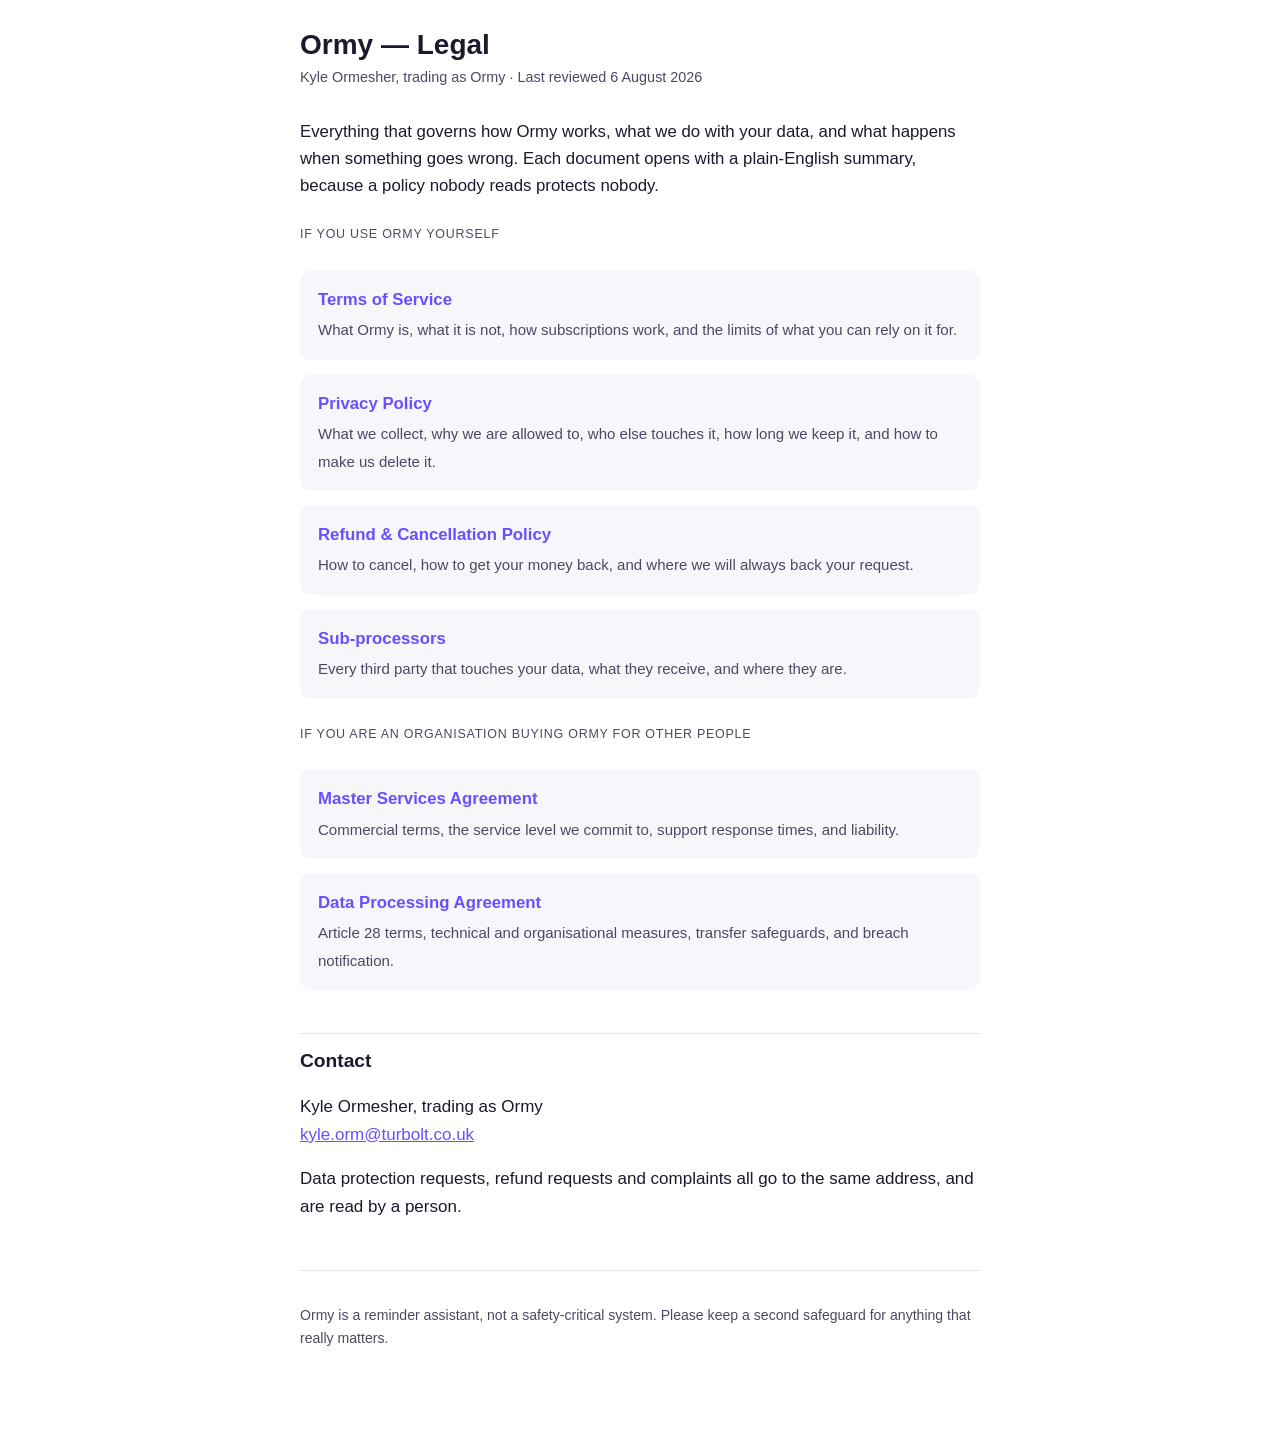
==== index.html @ c27d88f0 "Publish the full legal pack, and correct what it said about location The site was serving two July s" ====
<!DOCTYPE html>
<html lang="en">
<head>
<meta charset="utf-8">
<meta name="viewport" content="width=device-width, initial-scale=1">
<title>Ormy — Legal</title>
<link rel="stylesheet" href="style.css">
<style>
  .doc-list { list-style: none; padding: 0; margin: 1.5em 0 0; }
  .doc-list li { margin-bottom: 14px; }
  .doc-list a {
    display: block;
    background: var(--panel);
    border-radius: 12px;
    padding: 16px 18px;
    text-decoration: none;
    color: inherit;
  }
  .doc-list a:hover { outline: 2px solid var(--accent); }
  .doc-list strong { display: block; color: var(--accent); font-size: 1.05rem; margin-bottom: 3px; }
  .doc-list span { font-size: 0.94rem; color: var(--ink-soft); }
  .who { font-size: 0.78rem; letter-spacing: 0.06em; text-transform: uppercase; color: var(--ink-soft); margin: 2em 0 0.6em; }
</style>
</head>
<body>

<h1>Ormy — Legal</h1>
<p class="updated">Kyle Ormesher, trading as Ormy · Last reviewed 6 August 2026</p>

<p class="lede">Everything that governs how Ormy works, what we do with your data, and what happens when something goes wrong. Each document opens with a plain-English summary, because a policy nobody reads protects nobody.</p>

<p class="who">If you use Ormy yourself</p>

<ul class="doc-list">
  <li><a href="terms.html"><strong>Terms of Service</strong><span>What Ormy is, what it is not, how subscriptions work, and the limits of what you can rely on it for.</span></a></li>
  <li><a href="privacy.html"><strong>Privacy Policy</strong><span>What we collect, why we are allowed to, who else touches it, how long we keep it, and how to make us delete it.</span></a></li>
  <li><a href="refunds.html"><strong>Refund &amp; Cancellation Policy</strong><span>How to cancel, how to get your money back, and where we will always back your request.</span></a></li>
  <li><a href="subprocessors.html"><strong>Sub-processors</strong><span>Every third party that touches your data, what they receive, and where they are.</span></a></li>
</ul>

<p class="who">If you are an organisation buying Ormy for other people</p>

<ul class="doc-list">
  <li><a href="msa.html"><strong>Master Services Agreement</strong><span>Commercial terms, the service level we commit to, support response times, and liability.</span></a></li>
  <li><a href="dpa.html"><strong>Data Processing Agreement</strong><span>Article 28 terms, technical and organisational measures, transfer safeguards, and breach notification.</span></a></li>
</ul>

<h2>Contact</h2>

<p>Kyle Ormesher, trading as Ormy<br>
<a href="mailto:kyle.orm@turbolt.co.uk">kyle.orm@turbolt.co.uk</a></p>

<p>Data protection requests, refund requests and complaints all go to the same address, and are read by a person.</p>

<footer>
  <p>Ormy is a reminder assistant, not a safety-critical system. Please keep a second safeguard for anything that really matters.</p>
</footer>

</body>
</html>
---- style.css ----
/* Shared styling for every Ormy legal page.
   One file so a change to type or colour lands on all of them at once — these
   documents get amended far more often than they get redesigned. */

:root {
  color-scheme: light dark;
  --ink: #1a1a2e;
  --ink-soft: #4a4a63;
  --bg: #ffffff;
  --rule: #e4e4ee;
  --accent: #6b4eff;
  --panel: #f6f6fb;
  --warn-bg: #fff6ed;
  --warn-edge: #f0a05a;
}

@media (prefers-color-scheme: dark) {
  :root {
    --ink: #e8e8f0;
    --ink-soft: #a9a9c0;
    --bg: #0d0d1a;
    --rule: #26263a;
    --accent: #9d8cff;
    --panel: #15152a;
    --warn-bg: #2a1d12;
    --warn-edge: #b8763a;
  }
}

* { box-sizing: border-box; }

body {
  font-family: -apple-system, BlinkMacSystemFont, "Segoe UI", Roboto, sans-serif;
  max-width: 720px;
  margin: 0 auto;
  padding: 28px 20px 80px;
  line-height: 1.62;
  color: var(--ink);
  background: var(--bg);
  font-size: 17px;
  -webkit-text-size-adjust: 100%;
}

a { color: var(--accent); }

h1 { font-size: 1.75rem; line-height: 1.2; margin: 0 0 0.15em; }
h2 { font-size: 1.2rem; margin-top: 2.2em; padding-top: 0.6em; border-top: 1px solid var(--rule); }
h3 { font-size: 1rem; margin-top: 1.8em; margin-bottom: 0.4em; }

.updated { color: var(--ink-soft); font-size: 0.9rem; margin: 0 0 2em; }
.lede { font-size: 1.05rem; }

/* The plain-English summary that opens each document. Not a substitute for the
   terms, and says so — but it is the only part most people will ever read. */
.summary {
  background: var(--panel);
  border-radius: 12px;
  padding: 18px 20px;
  margin: 0 0 2em;
}
.summary h2 {
  margin: 0 0 0.5em;
  border: 0;
  padding: 0;
  font-size: 0.78rem;
  letter-spacing: 0.09em;
  text-transform: uppercase;
  color: var(--ink-soft);
}
.summary ul { margin: 0; padding-left: 1.2em; }
.summary li { margin-bottom: 0.35em; }

/* Clauses a user genuinely needs to have seen. UK consumer law only enforces a
   liability limit that was brought to the reader's attention — burying it in
   grey body copy is how these clauses get struck out. */
.important {
  background: var(--warn-bg);
  border-left: 4px solid var(--warn-edge);
  border-radius: 0 10px 10px 0;
  padding: 16px 18px;
  margin: 1.4em 0;
}
.important p:first-child { margin-top: 0; }
.important p:last-child { margin-bottom: 0; }

table {
  width: 100%;
  border-collapse: collapse;
  margin: 1.2em 0;
  font-size: 0.92rem;
}
th, td {
  text-align: left;
  vertical-align: top;
  padding: 10px 12px;
  border-bottom: 1px solid var(--rule);
}
th { font-size: 0.78rem; letter-spacing: 0.05em; text-transform: uppercase; color: var(--ink-soft); }

.table-wrap { overflow-x: auto; -webkit-overflow-scrolling: touch; }

.entity {
  font-size: 0.92rem;
  color: var(--ink-soft);
  background: var(--panel);
  border-radius: 10px;
  padding: 14px 16px;
}
.entity p { margin: 0.2em 0; }

.back {
  display: inline-block;
  margin-bottom: 1.4em;
  font-size: 0.9rem;
  text-decoration: none;
  color: var(--ink-soft);
}
.back:hover { color: var(--accent); }

footer {
  margin-top: 3.5em;
  padding-top: 1.4em;
  border-top: 1px solid var(--rule);
  font-size: 0.88rem;
  color: var(--ink-soft);
}

ol li, ul li { margin-bottom: 0.4em; }
code { background: var(--panel); padding: 1px 5px; border-radius: 4px; font-size: 0.88em; }
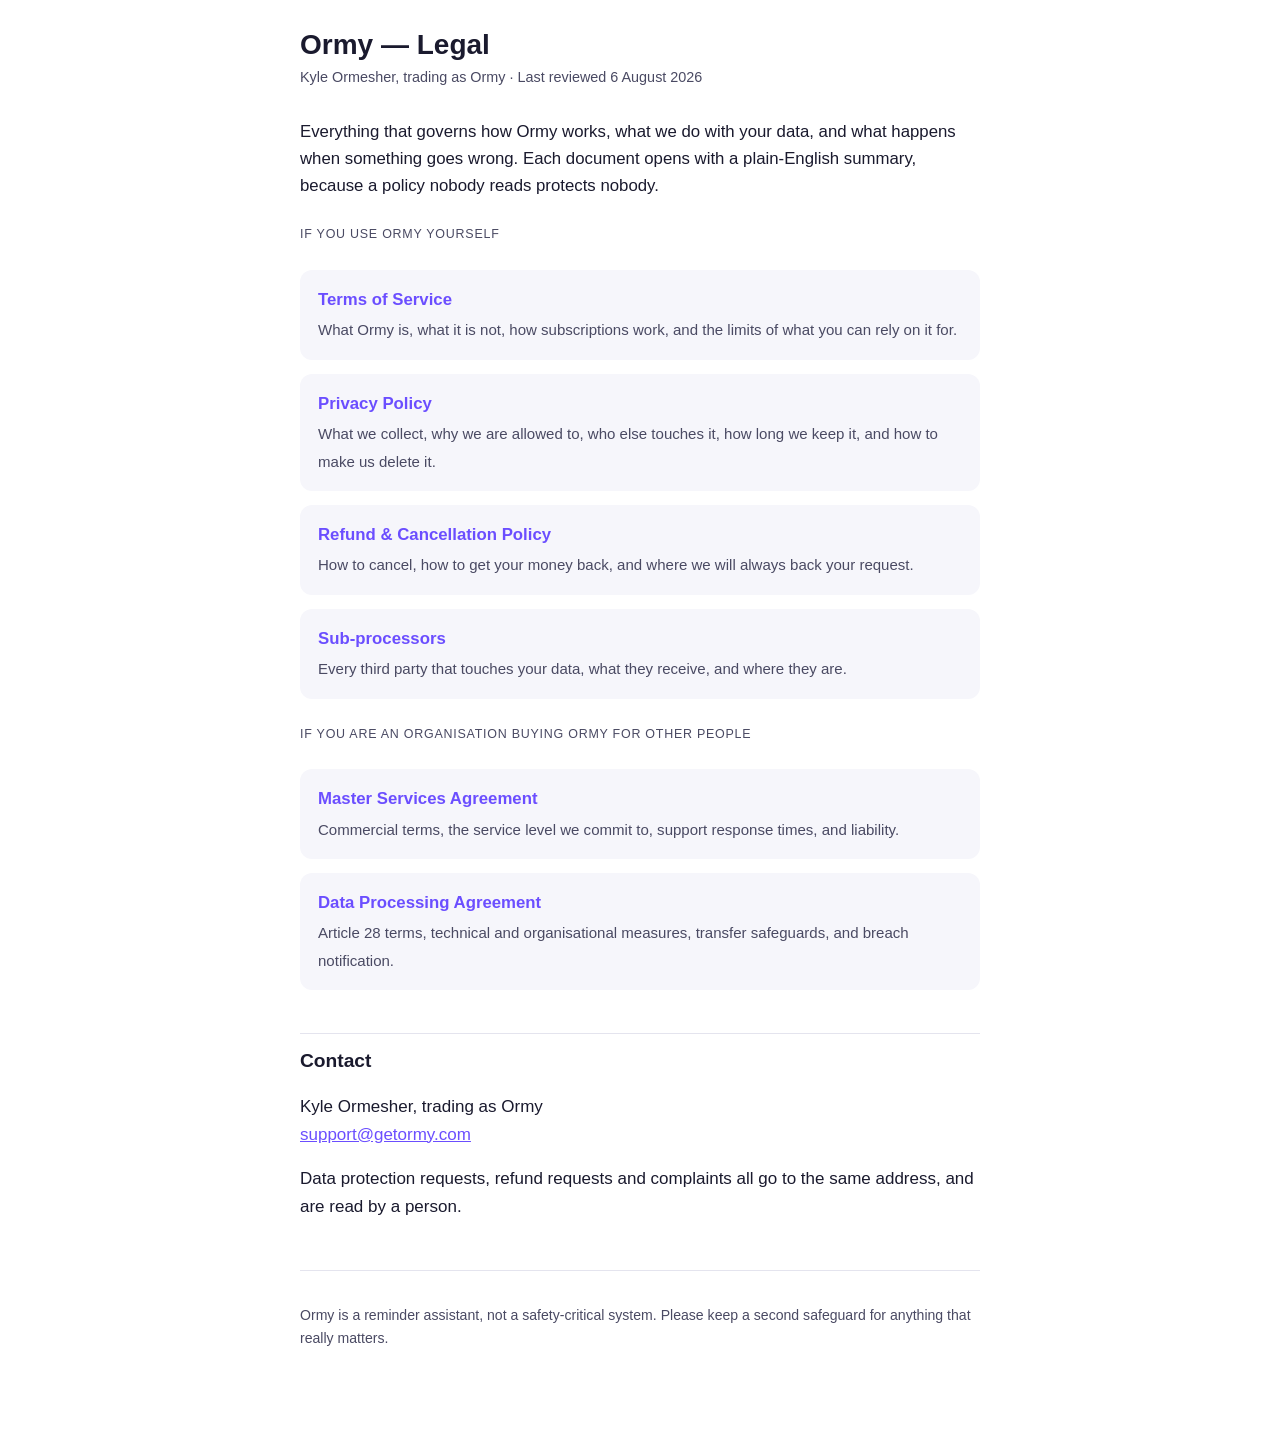
==== commit 6a3ec695: "Contact email: support@getormy.com (legal) and hello@getormy.com (articles) replace kyle.orm@turbolt" ====
--- a/index.html
+++ b/index.html
@@ -48,7 +48,7 @@
 <h2>Contact</h2>
 
 <p>Kyle Ormesher, trading as Ormy<br>
-<a href="mailto:kyle.orm@turbolt.co.uk">kyle.orm@turbolt.co.uk</a></p>
+<a href="mailto:support@getormy.com">support@getormy.com</a></p>
 
 <p>Data protection requests, refund requests and complaints all go to the same address, and are read by a person.</p>
 
